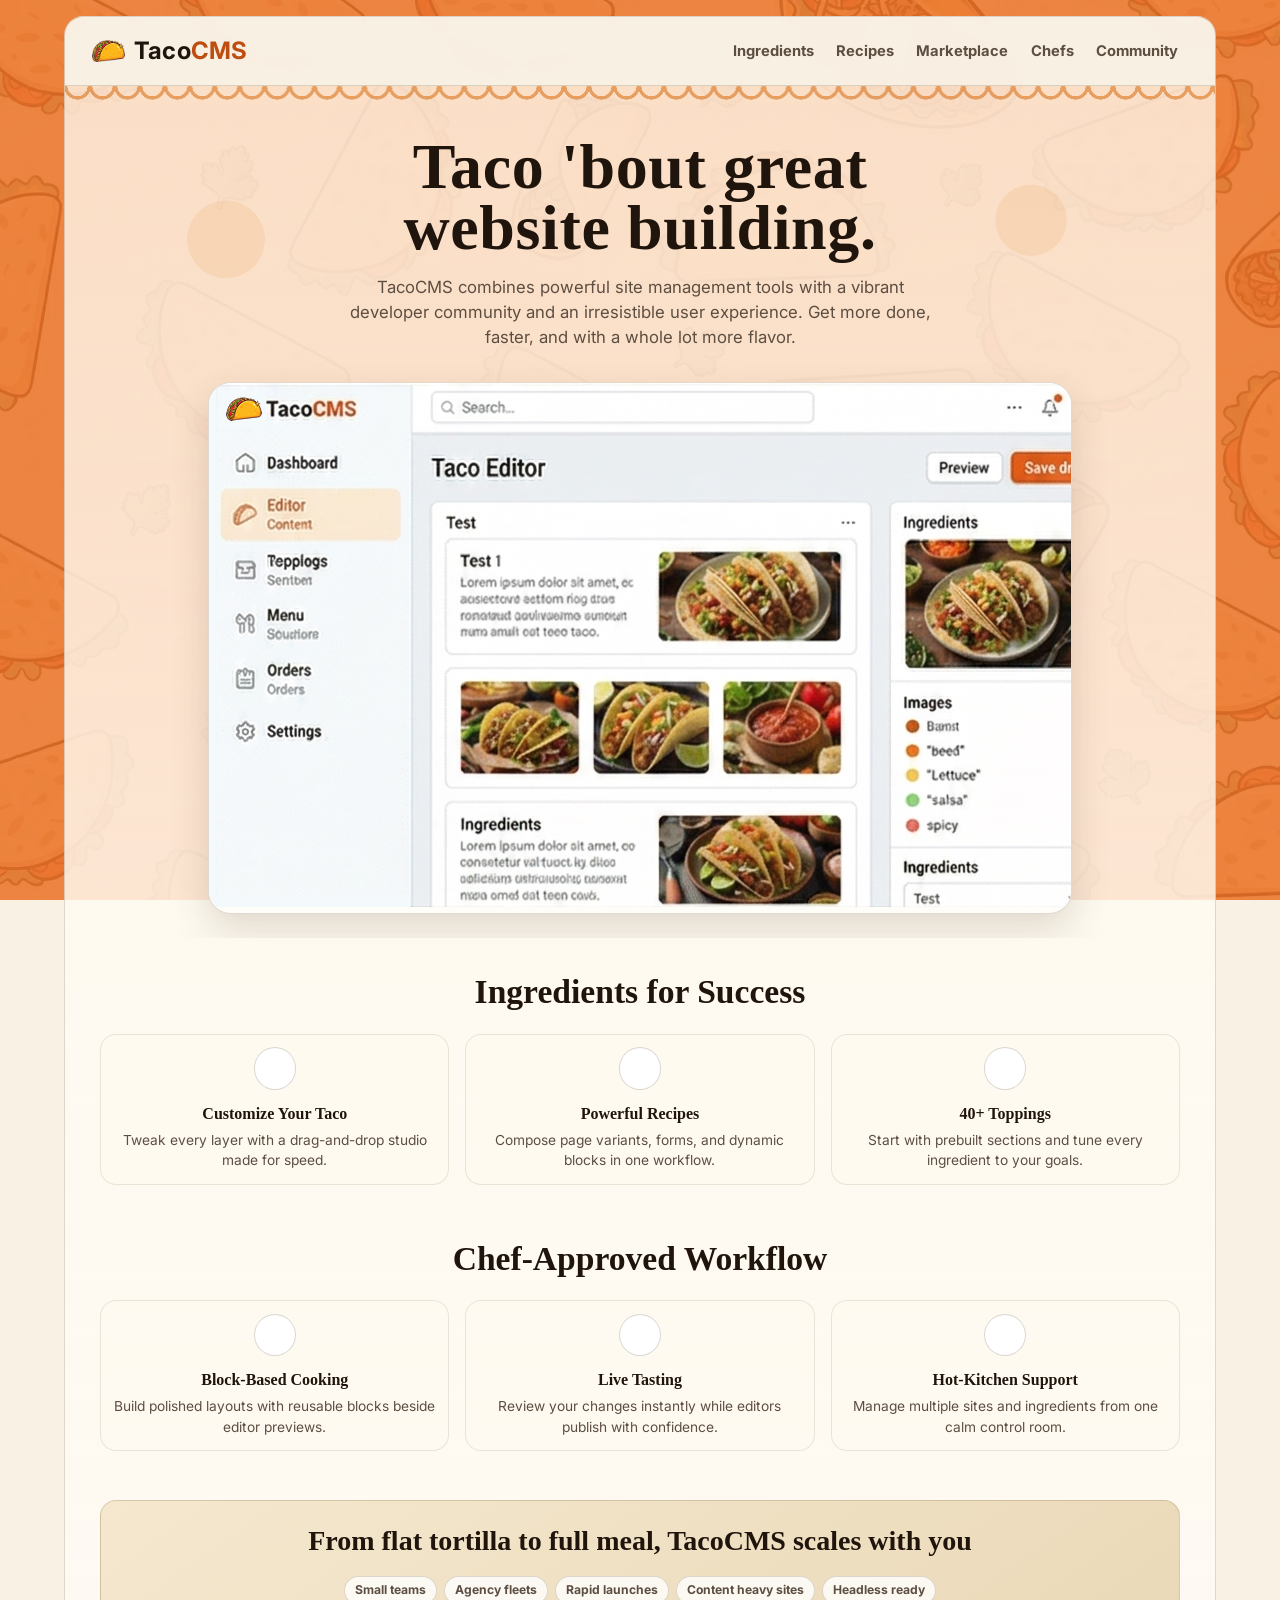
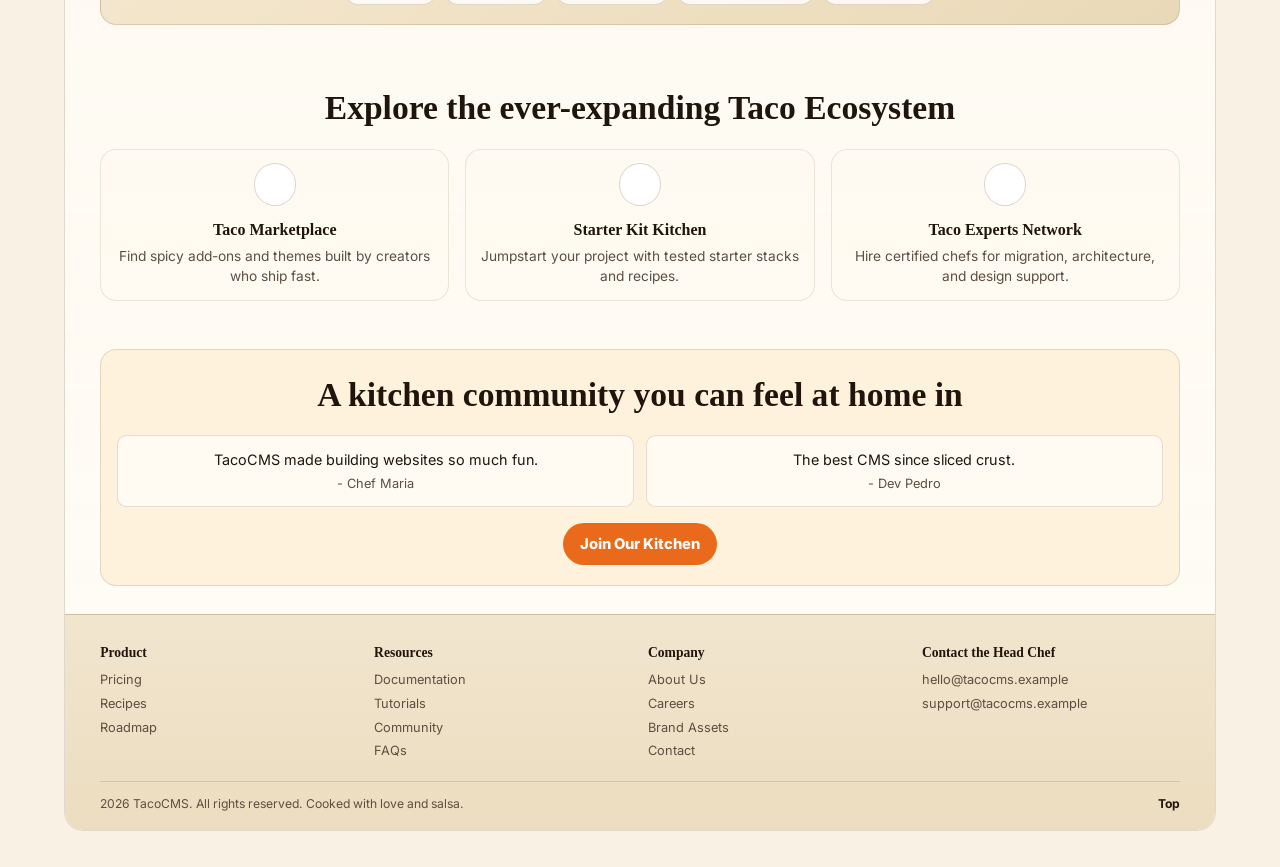
==== index.html @ b7778b15 "Add TacoCMS demo pages, assets, and configs Introduce TacoCMS marketing/demo content and project too" ====
<!doctype html>
<html xmlns="http://www.w3.org/1999/xhtml" lang="en">
	<head>
		<meta charset="utf-8" />
		<meta name="viewport" content="width=device-width, initial-scale=1" />
		<title>TacoCMS</title>
		<link rel="preconnect" href="https://fonts.googleapis.com" />
		<link rel="preconnect" href="https://fonts.gstatic.com" crossorigin />
		<link
			href="https://fonts.googleapis.com/css2?family=Inter:ital,opsz,wght@0,14..32,100..900;1,14..32,100..900&display=swap"
			rel="stylesheet"
		/>
		<link rel="stylesheet" href="style.css" />
		<script defer="defer" src="script.js"></script>
	</head>
	<body>
		<a class="skip-link" href="#main-content">Skip to content</a>
		<div class="page-wrap">
			<header class="site-header" aria-label="Top navigation">
				<div class="brand">
					<img class="brand-logo" src="_images/logoicon.png" alt="TacoCMS logo" />
					<!-- <span class="brand-mark" aria-hidden="true">
						<span class="shell-top"></span>
						<span class="shell-fill"></span>
						<span class="shell-base"></span>
					</span> -->
					<a class="brand-name" href="#main-content">Taco<span>CMS</span></a>
				</div>
				<button
					class="menu-toggle"
					type="button"
					aria-expanded="false"
					aria-controls="primary-nav"
					aria-label="Toggle navigation"
				>
					Menu
				</button>
				<nav id="primary-nav" class="primary-nav" aria-label="Primary navigation">
					<a href="#ingredients">Ingredients</a>
					<a href="#workflow">Recipes</a>
					<a href="#marketplace">Marketplace</a>
					<a href="#community">Chefs</a>
					<a href="#join" class="profile-link" aria-label="Open profile menu">
						Community
						<!-- <span class="profile-dot" aria-hidden="true"></span> -->
					</a>
				</nav>
			</header>

			<main id="main-content">
				<section class="hero reveal">
					<h1>
						Taco 'bout great <br />
						website building.
					</h1>
					<p>
						TacoCMS combines powerful site management tools with a vibrant developer community and an
						irresistible user experience. Get more done, faster, and with a whole lot more flavor.
					</p>
					<!-- <div class="hero-actions">
						<a class="btn btn-primary" href="#join">Get Cookin'</a>
						<button class="btn btn-secondary" type="button" data-scroll-target="#workflow">
							Watch the Demo
						</button>
					</div> -->

					<article class="app-window" aria-label="TacoCMS editor preview">
						<img class="app-screenshot" src="_images/screenshot.png" alt="TacoCMS editor preview" />
						<!-- <header class="window-top">
							<div class="window-dots" aria-hidden="true">
								<span></span>
								<span></span>
								<span></span>
							</div>
							<p>TacoCMS</p>
						</header>
						<div class="window-body">
							<aside class="window-sidebar" aria-label="Editor navigation">
								<ul>
									<li class="is-active">Manager</li>
									<li>Menu</li>
									<li>Orders</li>
									<li>Settings</li>
								</ul>
							</aside>
							<section class="window-main" aria-label="Taco editor panel">
								<div class="main-heading">
									<h2>Taco Editor</h2>
									<span>Preview</span>
								</div>
								<div class="text-lines" aria-hidden="true">
									<span></span>
									<span></span>
								</div>
								<div class="preview-grid" aria-hidden="true">
									<span class="preview-item one"></span>
									<span class="preview-item two"></span>
									<span class="preview-item three"></span>
									<span class="preview-item four"></span>
								</div>
								<div class="text-lines text-lines-short" aria-hidden="true">
									<span></span>
									<span></span>
								</div>
							</section>
							<aside class="window-panel" aria-label="Fields panel">
								<h3>Fields</h3>
								<dl>
									<dt>Name</dt>
									<dd>Taco</dd>
									<dt>Type</dt>
									<dd>Stack</dd>
									<dt>Ingredients</dt>
									<dd>5</dd>
								</dl>
							</aside>
						</div> -->
					</article>
				</section>

				<section id="ingredients" class="info-section reveal" aria-labelledby="ingredients-title">
					<h2 id="ingredients-title">Ingredients for Success</h2>
					<div class="feature-grid">
						<article class="feature-card">
							<span class="feature-icon icon-plate" aria-hidden="true"></span>
							<h3>Customize Your Taco</h3>
							<p>Tweak every layer with a drag-and-drop studio made for speed.</p>
						</article>
						<article class="feature-card">
							<span class="feature-icon icon-recipes" aria-hidden="true"></span>
							<h3>Powerful Recipes</h3>
							<p>Compose page variants, forms, and dynamic blocks in one workflow.</p>
						</article>
						<article class="feature-card">
							<span class="feature-icon icon-toppings" aria-hidden="true"></span>
							<h3>40+ Toppings</h3>
							<p>Start with prebuilt sections and tune every ingredient to your goals.</p>
						</article>
					</div>
				</section>

				<section id="workflow" class="info-section reveal" aria-labelledby="workflow-title">
					<h2 id="workflow-title">Chef-Approved Workflow</h2>
					<div class="feature-grid">
						<article class="feature-card">
							<span class="feature-icon icon-cook" aria-hidden="true"></span>
							<h3>Block-Based Cooking</h3>
							<p>Build polished layouts with reusable blocks beside editor previews.</p>
						</article>
						<article class="feature-card">
							<span class="feature-icon icon-tags" aria-hidden="true"></span>
							<h3>Live Tasting</h3>
							<p>Review your changes instantly while editors publish with confidence.</p>
						</article>
						<article class="feature-card">
							<span class="feature-icon icon-support" aria-hidden="true"></span>
							<h3>Hot-Kitchen Support</h3>
							<p>Manage multiple sites and ingredients from one calm control room.</p>
						</article>
					</div>
				</section>

				<section class="promo reveal" aria-label="TacoCMS value">
					<h2>From flat tortilla to full meal, TacoCMS scales with you</h2>
					<div class="tag-row" aria-label="Product categories">
						<span>Small teams</span>
						<span>Agency fleets</span>
						<span>Rapid launches</span>
						<span>Content heavy sites</span>
						<span>Headless ready</span>
					</div>
				</section>

				<section id="marketplace" class="info-section reveal" aria-labelledby="marketplace-title">
					<h2 id="marketplace-title">Explore the ever-expanding Taco Ecosystem</h2>
					<div class="feature-grid">
						<article class="feature-card">
							<span class="feature-icon icon-market" aria-hidden="true"></span>
							<h3>Taco Marketplace</h3>
							<p>Find spicy add-ons and themes built by creators who ship fast.</p>
						</article>
						<article class="feature-card">
							<span class="feature-icon icon-starter" aria-hidden="true"></span>
							<h3>Starter Kit Kitchen</h3>
							<p>Jumpstart your project with tested starter stacks and recipes.</p>
						</article>
						<article class="feature-card">
							<span class="feature-icon icon-experts" aria-hidden="true"></span>
							<h3>Taco Experts Network</h3>
							<p>Hire certified chefs for migration, architecture, and design support.</p>
						</article>
					</div>
				</section>

				<section id="community" class="testimonial reveal" aria-labelledby="community-title">
					<h2 id="community-title">A kitchen community you can feel at home in</h2>
					<div class="quote-grid">
						<blockquote>
							<p>TacoCMS made building websites so much fun.</p>
							<cite>- Chef Maria</cite>
						</blockquote>
						<blockquote>
							<p>The best CMS since sliced crust.</p>
							<cite>- Dev Pedro</cite>
						</blockquote>
					</div>
					<a id="join" class="btn btn-primary" href="#main-content">Join Our Kitchen</a>
				</section>
			</main>

			<footer class="site-footer" aria-label="Footer links">
				<div class="footer-columns">
					<section aria-label="Product links">
						<h3>Product</h3>
						<a href="#main-content">Pricing</a>
						<a href="#ingredients">Recipes</a>
						<a href="#workflow">Roadmap</a>
					</section>
					<section aria-label="Resource links">
						<h3>Resources</h3>
						<a href="#main-content">Documentation</a>
						<a href="#community">Tutorials</a>
						<a href="#community">Community</a>
						<a href="#main-content">FAQs</a>
					</section>
					<section aria-label="Company links">
						<h3>Company</h3>
						<a href="#main-content">About Us</a>
						<a href="#main-content">Careers</a>
						<a href="#main-content">Brand Assets</a>
						<a href="#main-content">Contact</a>
					</section>
					<section aria-label="Contact links">
						<h3>Contact the Head Chef</h3>
						<a href="#main-content">hello@tacocms.example</a>
						<a href="#main-content">support@tacocms.example</a>
					</section>
				</div>
				<div class="footer-bottom">
					<p>
						<span data-year="year">2026</span> TacoCMS. All rights reserved. Cooked with love and
						salsa.
					</p>
					<a href="#main-content" aria-label="Back to top">Top</a>
				</div>
			</footer>
		</div>
	</body>
</html>
---- style.css ----
:root {
	--paper: #f8f1e4;
	--paper-strong: #efe3cb;
	--paper-soft: rgb(255, 250, 239);
	--ink: #20150d;
	--ink-soft: #5d4e42;
	--line: rgba(99, 73, 44, 0.2);
	--accent: rgb(234, 106, 27);
	--accent-strong: #be4d10;
	--accent-soft: #fff2dc;
	--card: #fffdf8;
	--focus-ring: 0 0 0 0.22rem rgba(234, 106, 27, 0.35);
	--shadow: 0 1rem 2.3rem rgba(74, 52, 30, 0.16);
	--radius-s: 0.6rem;
	--radius-m: 1rem;
	--radius-l: 1.4rem;
	--radius-pill: 999px;
	--space-xs: 0.35rem;
	--space-s: 0.6rem;
	--space-m: 1rem;
	--space-l: 1.25rem;
	--space-xl: 1.8rem;
	--content-max: 72rem;
	--transition-fast: 220ms ease;
	--transition-slow: 580ms cubic-bezier(0.19, 1, 0.22, 1);
}

* {
	box-sizing: border-box;
}

*::before,
*::after {
	box-sizing: border-box;
}

html {
	scroll-behavior: smooth;
}

body {
	margin: 0;
	min-height: 100vh;
	color: var(--ink);
	font-family: "Inter", sans-serif;
	line-height: 1.5;
	background-attachment: fixed;
	background-color: var(--paper);
	background-image: url(_images/bg2.webp);
	background-repeat: no-repeat;
	background-position: center;
	background-size: cover;
}
body::before {
	content: "";
	position: fixed;
	inset: 0;
	background: rgba(234, 106, 27, 0.8);
	pointer-events: none;
	width: 100%;
	height: 100%;
	/* mix-blend-mode: hue; */
}

a {
	color: inherit;
	text-decoration: none;
}

.skip-link {
	position: absolute;
	left: 0.75rem;
	top: -3rem;
	z-index: 100;
	padding: 0.6rem 0.9rem;
	border-radius: var(--radius-s);
	background: var(--accent);
	color: #fff;
	font-weight: 700;
}

.skip-link:focus-visible {
	top: 0.75rem;
	box-shadow: var(--focus-ring);
}

.page-wrap {
	max-width: var(--content-max);
	margin: 0 auto;
	background: linear-gradient(180deg, rgba(255, 250, 239, 0.76), rgba(255, 252, 247, 0.92));
	position: relative;
}

.site-header {
	position: sticky;
	top: 0;
	z-index: 40;
	display: flex;
	align-items: center;
	justify-content: space-between;
	gap: var(--space-m);
	padding: 0.95rem var(--space-l);
	border-bottom: 1px solid var(--line);
	background: rgba(248, 241, 228, 0.95);
	backdrop-filter: blur(0.5rem);
}

.brand {
	display: flex;
	align-items: center;
	gap: 0.55rem;
}
.brand-logo {
	height: 22px;
}

.brand-name {
	font-weight: bold;
	letter-spacing: 0.01em;
	font-size: 1.5rem;
}
.brand-name span {
	color: var(--accent-strong);
}

.brand-mark {
	position: relative;
	width: 1.8rem;
	height: 1.4rem;
	display: inline-block;
}

.shell-top,
.shell-fill,
.shell-base {
	position: absolute;
	display: block;
}

.shell-top {
	left: 0.15rem;
	top: 0;
	width: 1.45rem;
	height: 0.72rem;
	border: 0.11rem solid var(--ink);
	border-bottom: 0;
	border-radius: 1rem 1rem 0 0;
	background: #f3c162;
	transform: rotate(-12deg);
}

.shell-fill {
	left: 0.2rem;
	top: 0.45rem;
	width: 1.35rem;
	height: 0.5rem;
	border-radius: 0.5rem;
	background: linear-gradient(90deg, #e5541f, #f58f3d);
	transform: rotate(-12deg);
}

.shell-base {
	left: 0.05rem;
	top: 0.68rem;
	width: 1.6rem;
	height: 0.2rem;
	border-radius: var(--radius-pill);
	background: var(--ink);
	transform: rotate(-12deg);
}

.menu-toggle {
	border: 1px solid var(--line);
	border-radius: var(--radius-pill);
	background: var(--card);
	color: var(--ink);
	padding: 0.5rem 0.9rem;
	font-weight: 700;
	cursor: pointer;
	transition:
		transform var(--transition-fast),
		background-color var(--transition-fast);
}

.menu-toggle:hover {
	background: var(--paper-soft);
	transform: translateY(-1px);
}

.menu-toggle:focus-visible {
	outline: none;
	box-shadow: var(--focus-ring);
}

.primary-nav {
	display: none;
	position: absolute;
	top: calc(100% + 0.45rem);
	left: var(--space-m);
	right: var(--space-m);
	flex-direction: column;
	gap: 0.25rem;
	padding: 0.75rem;
	border: 1px solid var(--line);
	border-radius: var(--radius-m);
	background: var(--card);
	box-shadow: var(--shadow);
}

.primary-nav.is-open {
	display: flex;
}

.primary-nav a {
	border-radius: 0.45rem;
	padding: 0.45rem 0.6rem;
	font-size: 0.92rem;
	font-weight: 700;
	color: var(--ink-soft);
	transition:
		color var(--transition-fast),
		background-color var(--transition-fast);
}

.primary-nav a:hover {
	color: var(--ink);
	background: var(--paper-soft);
}

.primary-nav a:focus-visible {
	outline: none;
	box-shadow: var(--focus-ring);
}

.profile-link {
	display: inline-flex;
	align-items: center;
	gap: 0.35rem;
}

.profile-dot {
	width: 0.6rem;
	height: 0.6rem;
	border-radius: 50%;
	border: 1px solid var(--ink);
	background: linear-gradient(180deg, #f5d088, #ef8d2e);
}

.hero {
	position: relative;
	overflow: hidden;
	text-align: center;
	padding: 2.3rem var(--space-l) 1.2rem;
}

.hero::before {
	content: "";
	position: absolute;
	top: 0;
	left: 0;
	right: 0;
	height: 1.1rem;
	opacity: 0.65;
	background: radial-gradient(
			circle at 0.78rem 0,
			transparent 0.62rem,
			#dc7b2b 0.64rem,
			#dc7b2b 0.82rem,
			transparent 0.84rem
		)
		0 0 / 1.56rem 1.1rem repeat-x;
}

.hero::after {
	content: "";
	position: absolute;
	top: 4.2rem;
	left: 0;
	right: 0;
	height: 12rem;
	pointer-events: none;
	background:
		radial-gradient(circle at 14% 45%, rgba(232, 176, 117, 0.23) 0 2.4rem, transparent 2.45rem),
		radial-gradient(circle at 84% 35%, rgba(232, 176, 117, 0.23) 0 2.2rem, transparent 2.25rem);
}

.hero > * {
	position: relative;
	z-index: 1;
}

.hero h1 {
	margin: 0;
	font-size: clamp(2rem, 9vw, 4rem);
	line-height: 0.95;
	letter-spacing: 0.01em;
	font-family: "Rockwell", "Arial Black", "Copperplate", serif;
}

.hero p {
	max-width: 38rem;
	margin: 1rem auto 0;
	color: var(--ink-soft);
	font-size: 1rem;
}

.hero-actions {
	margin-top: 1.1rem;
	display: flex;
	flex-wrap: wrap;
	justify-content: center;
	gap: 0.65rem;
}

.btn {
	display: inline-flex;
	align-items: center;
	justify-content: center;
	gap: 0.4rem;
	border-radius: var(--radius-pill);
	border: 1px solid transparent;
	padding: 0.55rem 1rem;
	font-size: 0.92rem;
	font-weight: 800;
	cursor: pointer;
	transition:
		transform var(--transition-fast),
		background-color var(--transition-fast),
		color var(--transition-fast),
		border-color var(--transition-fast);
}

.btn:hover {
	transform: translateY(-1px);
}

.btn:focus-visible {
	outline: none;
	box-shadow: var(--focus-ring);
}

.btn-primary {
	background: var(--accent);
	color: #fff;
}

.btn-primary:hover {
	background: var(--accent-strong);
}

.btn-secondary {
	border-color: var(--line);
	color: var(--ink);
	background: var(--paper-soft);
}

.btn-secondary:hover {
	background: #fff;
}

.app-window {
	margin: var(--space-xl) auto 0;
	max-width: 54rem;
	border-radius: var(--radius-l);
	border: 1px solid var(--line);
	background: var(--card);
	box-shadow: var(--shadow);
	overflow: hidden;
	text-align: left;
	animation: liftIn 860ms cubic-bezier(0.2, 0.9, 0.26, 1) both;
}

.window-top {
	display: flex;
	align-items: center;
	gap: 0.7rem;
	padding: 0.55rem 0.9rem;
	border-bottom: 1px solid var(--line);
	background: #f2e8d7;
}

.window-top p {
	margin: 0;
	font-size: 0.8rem;
	font-weight: 800;
	color: var(--ink-soft);
}

.window-dots {
	display: flex;
	gap: 0.35rem;
}

.window-dots span {
	width: 0.52rem;
	height: 0.52rem;
	border-radius: 50%;
	border: 1px solid rgba(72, 53, 35, 0.2);
	background: #d8ab73;
}

.window-body {
	display: grid;
	grid-template-columns: 1fr;
}

.window-sidebar {
	padding: 0.9rem;
	border-bottom: 1px solid var(--line);
	background: #faf4e7;
}

.window-sidebar ul {
	list-style: none;
	margin: 0;
	padding: 0;
	display: grid;
	gap: 0.42rem;
}

.window-sidebar li {
	color: var(--ink-soft);
	font-size: 0.82rem;
	font-weight: 700;
}

.window-sidebar .is-active {
	color: var(--ink);
}

.window-main {
	padding: var(--space-m);
}

.main-heading {
	display: flex;
	justify-content: space-between;
	align-items: center;
	gap: var(--space-s);
}

.main-heading h2 {
	margin: 0;
	font-size: 1rem;
	font-family: "Rockwell", "Arial Black", "Copperplate", serif;
}

.main-heading span {
	color: var(--ink-soft);
	font-size: 0.74rem;
	font-weight: 700;
}

.text-lines {
	display: grid;
	gap: 0.45rem;
	margin-top: 0.7rem;
}

.text-lines span {
	display: block;
	height: 0.45rem;
	border-radius: var(--radius-pill);
	background: #f0dfc7;
}

.text-lines span:last-child {
	width: 74%;
}

.text-lines-short span {
	height: 0.36rem;
}

.preview-grid {
	margin-top: 0.85rem;
	display: grid;
	grid-template-columns: repeat(2, minmax(0, 1fr));
	gap: 0.55rem;
}

.preview-item {
	display: block;
	position: relative;
	overflow: hidden;
	border-radius: 0.55rem;
	aspect-ratio: 4 / 3;
	background: linear-gradient(135deg, #e89d50, #ba4a0f);
}

.preview-item::before {
	content: "";
	position: absolute;
	top: 24%;
	left: 18%;
	width: 64%;
	height: 52%;
	border-radius: 50%;
	background: rgba(255, 230, 178, 0.7);
}

.preview-item.two {
	background: linear-gradient(140deg, #f0b467, #d15f20);
}

.preview-item.three {
	background: linear-gradient(145deg, #e89642, #aa390f);
}

.preview-item.four {
	background: linear-gradient(145deg, #f6bf75, #c2511a);
}

.window-panel {
	padding: var(--space-m);
	border-top: 1px solid var(--line);
	background: #fff8ec;
}

.window-panel h3 {
	margin: 0 0 0.52rem;
	font-size: 0.84rem;
	font-family: "Rockwell", "Arial Black", "Copperplate", serif;
}

.window-panel dl {
	margin: 0;
	display: grid;
	gap: 0.28rem;
}

.window-panel dt {
	font-size: 0.68rem;
	text-transform: uppercase;
	letter-spacing: 0.06em;
	color: var(--ink-soft);
	font-weight: 700;
}

.window-panel dd {
	margin: 0 0 0.46rem;
	font-size: 0.82rem;
	font-weight: 700;
}

.info-section {
	padding: 1.4rem var(--space-l) 1.1rem;
}

.info-section h2,
.promo h2,
.testimonial h2 {
	margin: 0;
	text-align: center;
	font-family: "Rockwell", "Arial Black", "Copperplate", serif;
	font-size: clamp(1.45rem, 4.8vw, 2.1rem);
}

.feature-grid {
	margin-top: 1rem;
	display: grid;
	gap: 0.95rem;
}

.feature-card {
	text-align: center;
	border-radius: var(--radius-m);
	padding: 0.8rem 0.7rem;
	background: rgba(255, 250, 240, 0.6);
	border: 1px solid rgba(113, 84, 53, 0.14);
}

.feature-card h3 {
	margin: 0.38rem 0 0.25rem;
	font-size: 1rem;
	font-family: "Rockwell", "Arial Black", "Copperplate", serif;
}

.feature-card p {
	margin: 0;
	font-size: 0.86rem;
	color: var(--ink-soft);
}

.feature-icon {
	position: relative;
	display: inline-block;
	width: 2.65rem;
	height: 2.65rem;
	border: 1px solid rgba(73, 51, 30, 0.2);
	border-radius: 50%;
	background: white;
}

/* .feature-icon::before,
.feature-icon::after {
	content: "";
	position: absolute;
	border-radius: 999px;
	background: #e5601b;
}

.icon-plate::before {
	left: 0.52rem;
	top: 1.02rem;
	width: 1.58rem;
	height: 0.28rem;
}

.icon-plate::after {
	left: 0.85rem;
	top: 0.62rem;
	width: 0.94rem;
	height: 0.34rem;
}

.icon-recipes::before {
	left: 0.6rem;
	top: 0.66rem;
	width: 1.4rem;
	height: 0.3rem;
	transform: rotate(-18deg);
}

.icon-recipes::after {
	left: 0.66rem;
	top: 1.2rem;
	width: 1.25rem;
	height: 0.3rem;
	transform: rotate(12deg);
}

.icon-toppings::before {
	left: 0.56rem;
	top: 0.65rem;
	width: 1.52rem;
	height: 0.42rem;
}

.icon-toppings::after {
	left: 0.95rem;
	top: 1.2rem;
	width: 0.76rem;
	height: 0.76rem;
	border-radius: 50%;
}

.icon-cook::before {
	left: 0.58rem;
	top: 0.82rem;
	width: 1.45rem;
	height: 0.36rem;
}

.icon-cook::after {
	left: 1.02rem;
	top: 0.55rem;
	width: 0.64rem;
	height: 1.18rem;
}

.icon-tags::before {
	left: 0.62rem;
	top: 0.82rem;
	width: 1.38rem;
	height: 0.34rem;
	transform: rotate(-14deg);
}

.icon-tags::after {
	left: 0.62rem;
	top: 1.26rem;
	width: 1.38rem;
	height: 0.34rem;
	transform: rotate(14deg);
}

.icon-support::before {
	left: 0.52rem;
	top: 0.7rem;
	width: 1.58rem;
	height: 0.42rem;
}

.icon-support::after {
	left: 1.07rem;
	top: 1.13rem;
	width: 0.52rem;
	height: 0.92rem;
}

.icon-market::before {
	left: 0.62rem;
	top: 0.74rem;
	width: 1.38rem;
	height: 0.32rem;
}

.icon-market::after {
	left: 0.76rem;
	top: 1.15rem;
	width: 1.1rem;
	height: 0.46rem;
}

.icon-starter::before {
	left: 0.72rem;
	top: 0.66rem;
	width: 1.2rem;
	height: 0.34rem;
}

.icon-starter::after {
	left: 0.55rem;
	top: 1.14rem;
	width: 1.55rem;
	height: 0.32rem;
}

.icon-experts::before {
	left: 0.86rem;
	top: 0.56rem;
	width: 0.94rem;
	height: 0.94rem;
	border-radius: 50%;
}

.icon-experts::after {
	left: 0.62rem;
	top: 1.56rem;
	width: 1.42rem;
	height: 0.38rem;
} */

.promo {
	margin: var(--space-xl) var(--space-l);
	padding: 1.2rem 1rem;
	border-radius: var(--radius-m);
	border: 1px solid rgba(110, 82, 53, 0.2);
	background: linear-gradient(145deg, #f5e8cf, #ead9b8);
	text-align: center;
}

.promo h2 {
	font-size: clamp(1.25rem, 4.4vw, 1.75rem);
}

.tag-row {
	margin-top: 0.85rem;
	display: flex;
	justify-content: center;
	flex-wrap: wrap;
	gap: 0.45rem;
}

.tag-row span {
	padding: 0.28rem 0.62rem;
	border-radius: var(--radius-pill);
	border: 1px solid rgba(103, 73, 45, 0.2);
	background: rgba(255, 255, 255, 0.8);
	font-size: 0.76rem;
	font-weight: 700;
	color: var(--ink-soft);
}

.testimonial {
	margin: var(--space-xl) var(--space-l);
	padding: 1.25rem 1rem;
	border-radius: var(--radius-m);
	border: 1px solid rgba(112, 84, 55, 0.18);
	background: var(--accent-soft);
	text-align: center;
}

.quote-grid {
	margin-top: 0.9rem;
	display: grid;
	gap: 0.75rem;
}

blockquote {
	margin: 0;
	border-radius: var(--radius-s);
	padding: 0.78rem;
	border: 1px solid rgba(110, 83, 53, 0.18);
	background: rgba(255, 255, 255, 0.66);
}

blockquote p {
	margin: 0;
	font-size: 0.9rem;
	color: var(--ink);
}

cite {
	margin-top: 0.25rem;
	display: block;
	font-style: normal;
	font-size: 0.8rem;
	color: var(--ink-soft);
}

.testimonial .btn {
	margin-top: 1rem;
}

.site-footer {
	margin-top: var(--space-xl);
	border-top: 1px solid var(--line);
	background: linear-gradient(180deg, #f1e5ce, #ecddc0);
	padding: 1.4rem var(--space-l) 1rem;
}

.footer-columns {
	display: grid;
	gap: 1rem;
}

.footer-columns h3 {
	margin: 0 0 0.45rem;
	font-size: 0.85rem;
	font-family: "Rockwell", "Arial Black", "Copperplate", serif;
}

.footer-columns a {
	display: block;
	width: fit-content;
	font-size: 0.8rem;
	color: var(--ink-soft);
	margin-bottom: 0.28rem;
	border-radius: 0.3rem;
}

.footer-columns a:hover {
	color: var(--ink);
}

.footer-columns a:focus-visible {
	outline: none;
	box-shadow: var(--focus-ring);
}

.footer-bottom {
	margin-top: 1rem;
	padding-top: 0.8rem;
	border-top: 1px solid rgba(108, 80, 52, 0.2);
	display: flex;
	flex-direction: column;
	gap: 0.6rem;
	font-size: 0.76rem;
	color: var(--ink-soft);
}

.footer-bottom p {
	margin: 0;
}

.footer-bottom a {
	width: fit-content;
	font-weight: 700;
	color: var(--ink);
}

.footer-bottom a:hover {
	color: var(--accent-strong);
}

.footer-bottom a:focus-visible {
	outline: none;
	box-shadow: var(--focus-ring);
}

.reveal {
	opacity: 0;
	transform: translateY(1.1rem);
	transition:
		opacity var(--transition-slow),
		transform var(--transition-slow);
	transition-delay: calc(var(--reveal-order, 0) * 55ms);
}

.reveal.is-visible {
	opacity: 1;
	transform: translateY(0);
}

@keyframes liftIn {
	from {
		opacity: 0;
		transform: translateY(1.3rem) scale(0.98);
	}

	to {
		opacity: 1;
		transform: translateY(0) scale(1);
	}
}

@media (min-width: 1024px) {
	.page-wrap {
		margin: 1rem auto 2.2rem;
		border: 1px solid rgba(101, 74, 45, 0.2);
		border-radius: 1.2rem;
		overflow: hidden;
	}

	.site-header {
		padding: 1rem 1.7rem;
	}

	.menu-toggle {
		display: none;
	}

	.primary-nav {
		display: flex;
		position: static;
		left: auto;
		right: auto;
		top: auto;
		flex-direction: row;
		align-items: center;
		gap: 0.2rem;
		border: 0;
		padding: 0;
		background: transparent;
		box-shadow: none;
	}

	.primary-nav a {
		padding: 0.35rem 0.6rem;
	}

	.hero {
		padding: 3.2rem 2.2rem 1.5rem;
	}

	.hero p {
		font-size: 1.05rem;
	}

	.app-window {
		margin-top: 2rem;
	}

	.window-body {
		grid-template-columns: 9.25rem 1fr 10.2rem;
	}

	.window-sidebar {
		border-right: 1px solid var(--line);
		border-bottom: 0;
	}

	.window-panel {
		border-top: 0;
		border-left: 1px solid var(--line);
	}

	.info-section {
		padding: 1.8rem 2.2rem 1.25rem;
	}

	.feature-grid {
		grid-template-columns: repeat(3, minmax(0, 1fr));
		gap: 1rem;
	}

	.promo,
	.testimonial {
		margin-left: 2.2rem;
		margin-right: 2.2rem;
	}

	.quote-grid {
		grid-template-columns: repeat(2, minmax(0, 1fr));
	}

	.site-footer {
		padding: 1.7rem 2.2rem 1.1rem;
	}

	.footer-columns {
		grid-template-columns: repeat(4, minmax(0, 1fr));
	}

	.footer-bottom {
		flex-direction: row;
		justify-content: space-between;
		align-items: center;
	}
}

@media (prefers-reduced-motion: reduce) {
	html {
		scroll-behavior: auto;
	}

	.reveal,
	.app-window,
	.btn,
	.menu-toggle {
		animation: none;
		transition: none;
		transform: none;
	}
}
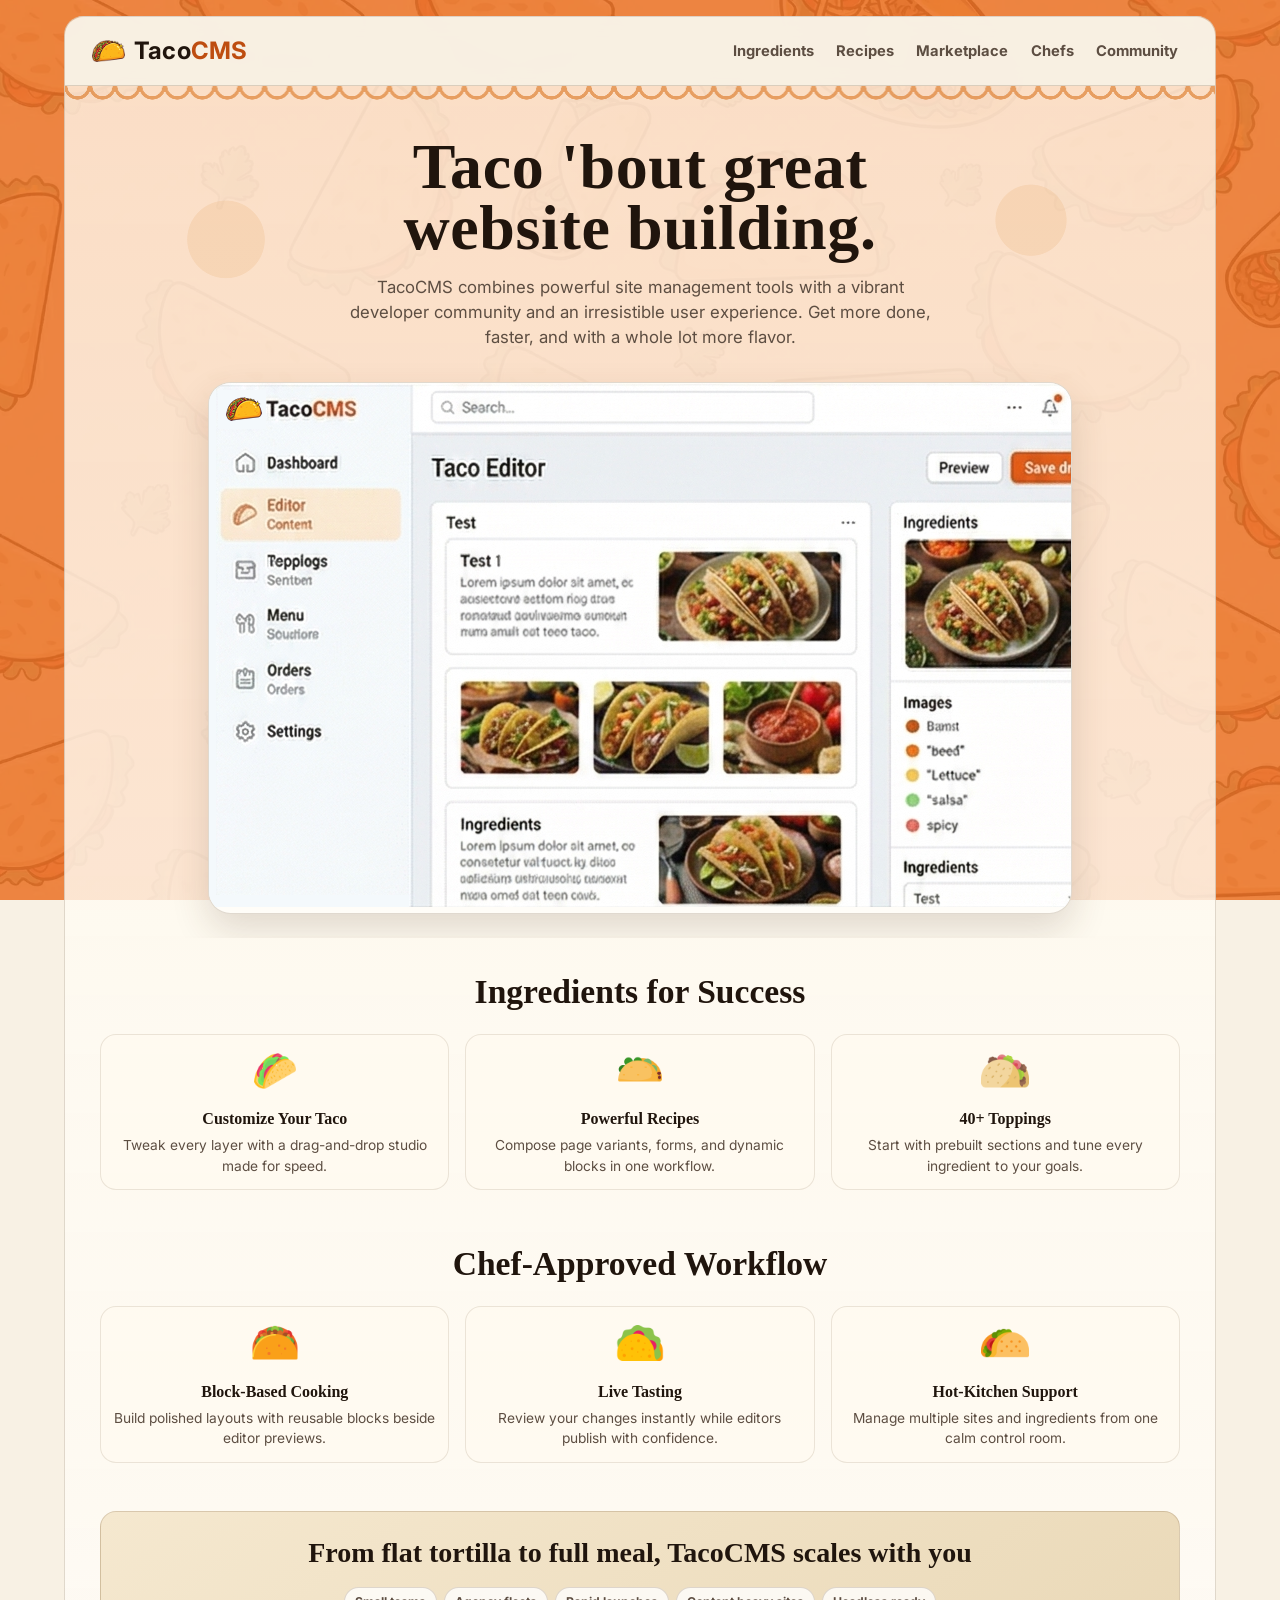
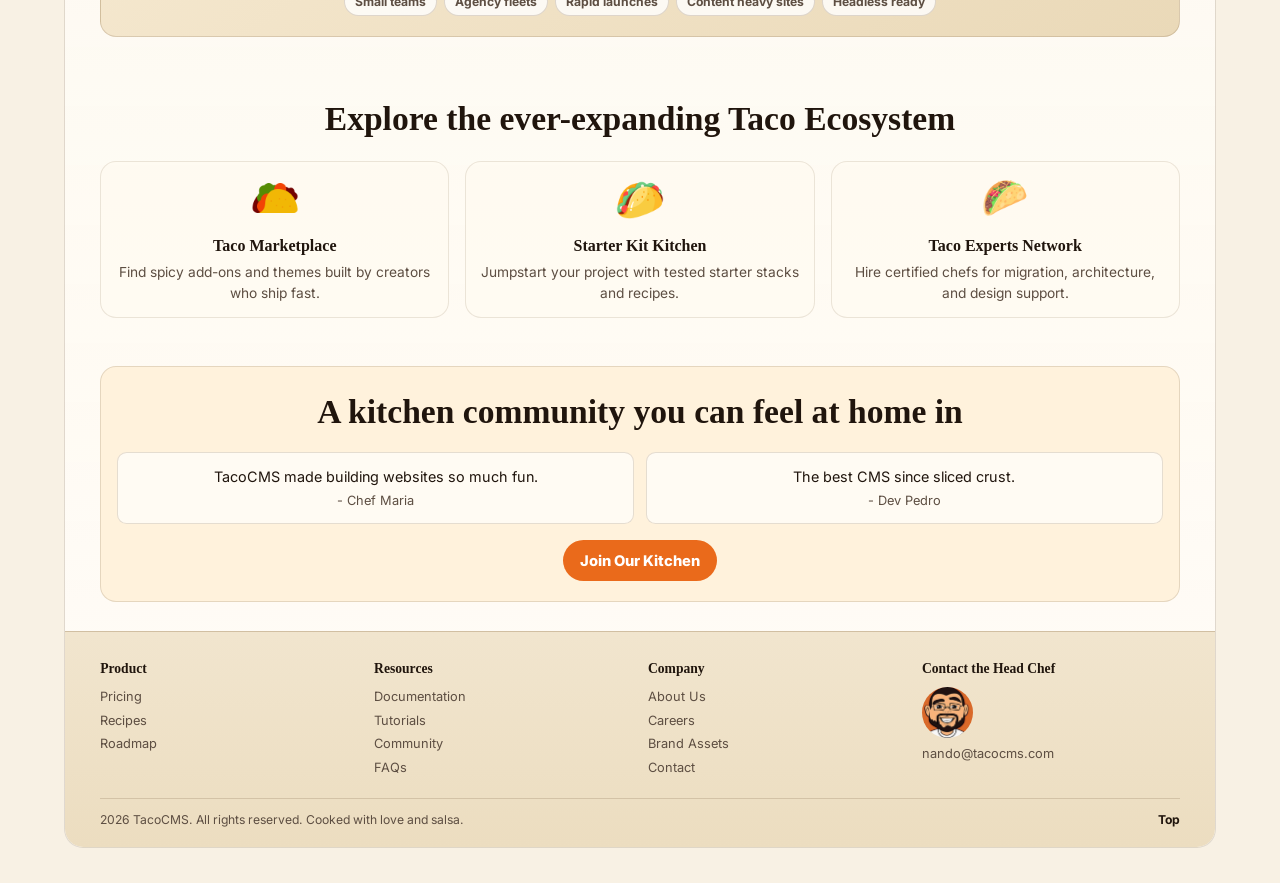
==== commit 562426e1: "Add taco images, contact avatar, and video lightbox Add multiple taco icon images and replace featur" ====
--- a/index.html
+++ b/index.html
@@ -4,6 +4,12 @@
 		<meta charset="utf-8" />
 		<meta name="viewport" content="width=device-width, initial-scale=1" />
 		<title>TacoCMS</title>
+		<link rel="icon" type="image/png" href="_images/icons/favicon-96x96.png" sizes="96x96" />
+		<link rel="icon" type="image/svg+xml" href="_images/icons/favicon.svg" />
+		<link rel="shortcut icon" href="_images/icons/favicon.ico" />
+		<link rel="apple-touch-icon" sizes="180x180" href="_images/icons/apple-touch-icon.png" />
+		<meta name="apple-mobile-web-app-title" content="TacoCMS" />
+		<link rel="manifest" href="_images/icons/site.webmanifest" />
 		<link rel="preconnect" href="https://fonts.googleapis.com" />
 		<link rel="preconnect" href="https://fonts.gstatic.com" crossorigin />
 		<link
@@ -122,17 +128,23 @@
 					<h2 id="ingredients-title">Ingredients for Success</h2>
 					<div class="feature-grid">
 						<article class="feature-card">
-							<span class="feature-icon icon-plate" aria-hidden="true"></span>
+							<span class="feature-icon" aria-hidden="true">
+								<img src="_images/taco1.png" alt="" />
+							</span>
 							<h3>Customize Your Taco</h3>
 							<p>Tweak every layer with a drag-and-drop studio made for speed.</p>
 						</article>
 						<article class="feature-card">
-							<span class="feature-icon icon-recipes" aria-hidden="true"></span>
+							<span class="feature-icon" aria-hidden="true">
+								<img src="_images/taco2.png" alt="" />
+							</span>
 							<h3>Powerful Recipes</h3>
 							<p>Compose page variants, forms, and dynamic blocks in one workflow.</p>
 						</article>
 						<article class="feature-card">
-							<span class="feature-icon icon-toppings" aria-hidden="true"></span>
+							<span class="feature-icon" aria-hidden="true">
+								<img src="_images/taco3.png" alt="" />
+							</span>
 							<h3>40+ Toppings</h3>
 							<p>Start with prebuilt sections and tune every ingredient to your goals.</p>
 						</article>
@@ -143,17 +155,23 @@
 					<h2 id="workflow-title">Chef-Approved Workflow</h2>
 					<div class="feature-grid">
 						<article class="feature-card">
-							<span class="feature-icon icon-cook" aria-hidden="true"></span>
+							<span class="feature-icon" aria-hidden="true">
+								<img src="_images/taco4.png" alt="" />
+							</span>
 							<h3>Block-Based Cooking</h3>
 							<p>Build polished layouts with reusable blocks beside editor previews.</p>
 						</article>
 						<article class="feature-card">
-							<span class="feature-icon icon-tags" aria-hidden="true"></span>
+							<span class="feature-icon" aria-hidden="true">
+								<img src="_images/taco5.png" alt="" />
+							</span>
 							<h3>Live Tasting</h3>
 							<p>Review your changes instantly while editors publish with confidence.</p>
 						</article>
 						<article class="feature-card">
-							<span class="feature-icon icon-support" aria-hidden="true"></span>
+							<span class="feature-icon" aria-hidden="true">
+								<img src="_images/taco6.png" alt="" />
+							</span>
 							<h3>Hot-Kitchen Support</h3>
 							<p>Manage multiple sites and ingredients from one calm control room.</p>
 						</article>
@@ -175,17 +193,23 @@
 					<h2 id="marketplace-title">Explore the ever-expanding Taco Ecosystem</h2>
 					<div class="feature-grid">
 						<article class="feature-card">
-							<span class="feature-icon icon-market" aria-hidden="true"></span>
+							<span class="feature-icon" aria-hidden="true">
+								<img src="_images/taco7.png" alt="" />
+							</span>
 							<h3>Taco Marketplace</h3>
 							<p>Find spicy add-ons and themes built by creators who ship fast.</p>
 						</article>
 						<article class="feature-card">
-							<span class="feature-icon icon-starter" aria-hidden="true"></span>
+							<span class="feature-icon" aria-hidden="true">
+								<img src="_images/taco8.png" alt="" />
+							</span>
 							<h3>Starter Kit Kitchen</h3>
 							<p>Jumpstart your project with tested starter stacks and recipes.</p>
 						</article>
 						<article class="feature-card">
-							<span class="feature-icon icon-experts" aria-hidden="true"></span>
+							<span class="feature-icon" aria-hidden="true">
+								<img src="_images/taco9.png" alt="" />
+							</span>
 							<h3>Taco Experts Network</h3>
 							<p>Hire certified chefs for migration, architecture, and design support.</p>
 						</article>
@@ -204,7 +228,14 @@
 							<cite>- Dev Pedro</cite>
 						</blockquote>
 					</div>
-					<a id="join" class="btn btn-primary" href="#main-content">Join Our Kitchen</a>
+					<a
+						id="join"
+						class="btn btn-primary"
+						href="https://www.youtube.com/watch?v=j5a0jTc9S10"
+						data-lightbox-youtube="https://www.youtube.com/watch?v=j5a0jTc9S10"
+					>
+						Join Our Kitchen
+					</a>
 				</section>
 			</main>
 
@@ -212,28 +243,30 @@
 				<div class="footer-columns">
 					<section aria-label="Product links">
 						<h3>Product</h3>
-						<a href="#main-content">Pricing</a>
+						<a href="#">Pricing</a>
 						<a href="#ingredients">Recipes</a>
 						<a href="#workflow">Roadmap</a>
 					</section>
 					<section aria-label="Resource links">
 						<h3>Resources</h3>
-						<a href="#main-content">Documentation</a>
+						<a href="#"">Documentation</a>
 						<a href="#community">Tutorials</a>
 						<a href="#community">Community</a>
-						<a href="#main-content">FAQs</a>
+						<a href="#">FAQs</a>
 					</section>
 					<section aria-label="Company links">
 						<h3>Company</h3>
-						<a href="#main-content">About Us</a>
-						<a href="#main-content">Careers</a>
-						<a href="#main-content">Brand Assets</a>
-						<a href="#main-content">Contact</a>
+						<a href="#">About Us</a>
+						<a href="#">Careers</a>
+						<a href="#">Brand Assets</a>
+						<a href="#">Contact</a>
 					</section>
 					<section aria-label="Contact links">
 						<h3>Contact the Head Chef</h3>
-						<a href="#main-content">hello@tacocms.example</a>
-						<a href="#main-content">support@tacocms.example</a>
+						<div class="contact">
+							<img src="_images/nando.jpg" alt="Nando" />
+							<a href="mailto:nando@tacocms.com">nando@tacocms.com</a>
+						</div>
 					</section>
 				</div>
 				<div class="footer-bottom">
@@ -244,6 +277,33 @@
 					<a href="#main-content" aria-label="Back to top">Top</a>
 				</div>
 			</footer>
+
+			<div class="video-lightbox" data-video-lightbox="container" hidden="hidden" aria-hidden="true">
+				<div class="video-lightbox-backdrop" data-video-lightbox="backdrop"></div>
+				<div class="video-lightbox-dialog" role="dialog" aria-modal="true" aria-labelledby="video-title">
+					<div class="video-lightbox-title-row">
+						<h2 id="video-title">Thanks for joining!</h2>
+						<button
+							type="button"
+							class="video-lightbox-close"
+							data-video-lightbox="close"
+							aria-label="Close video"
+						>
+							Close
+						</button>
+					</div>
+					<div class="video-lightbox-frame-wrap">
+						<iframe
+							data-video-lightbox="frame"
+							title="TacoCMS Demo Video"
+							src=""
+							allow="autoplay; encrypted-media; picture-in-picture; web-share"
+							allowfullscreen="allowfullscreen"
+							referrerpolicy="strict-origin-when-cross-origin"
+						></iframe>
+					</div>
+				</div>
+			</div>
 		</div>
 	</body>
 </html>
--- a/style.css
+++ b/style.css
@@ -584,12 +584,16 @@
 
 .feature-icon {
 	position: relative;
-	display: inline-block;
+	/* display: inline-block;
 	width: 2.65rem;
 	height: 2.65rem;
 	border: 1px solid rgba(73, 51, 30, 0.2);
 	border-radius: 50%;
-	background: white;
+	background: white; */
+}
+
+.feature-icon img {
+	width: 3rem;
 }
 
 /* .feature-icon::before,
@@ -802,6 +806,105 @@
 
 .testimonial .btn {
 	margin-top: 1rem;
+}
+
+body.is-video-lightbox-open {
+	overflow: hidden;
+}
+
+.video-lightbox {
+	position: fixed;
+	inset: 0;
+	z-index: 90;
+	display: flex;
+	align-items: center;
+	justify-content: center;
+	padding: var(--space-l);
+}
+
+.video-lightbox[hidden] {
+	display: none;
+}
+
+.video-lightbox-backdrop {
+	position: absolute;
+	inset: 0;
+	background: rgba(15, 10, 6, 0.78);
+	backdrop-filter: blur(0.12rem);
+}
+
+.video-lightbox-dialog {
+	position: relative;
+	width: min(58rem, 100%);
+	display: grid;
+	gap: 0.6rem;
+	padding: 0.75rem;
+	border-radius: var(--radius-m);
+	border: 1px solid rgba(255, 255, 255, 0.2);
+	background: rgba(18, 12, 7, 0.96);
+	box-shadow: 0 1.2rem 2.4rem rgba(0, 0, 0, 0.4);
+	transform: translateY(0.75rem) scale(0.98);
+	opacity: 0;
+	transition:
+		opacity var(--transition-fast),
+		transform var(--transition-fast);
+}
+
+.video-lightbox.is-open .video-lightbox-dialog {
+	opacity: 1;
+	transform: translateY(0) scale(1);
+}
+
+.video-lightbox-title-row {
+	display: flex;
+	align-items: center;
+	justify-content: space-between;
+	gap: var(--space-s);
+}
+
+.video-lightbox-title-row h2 {
+	margin: 0;
+	font-size: 0.95rem;
+	color: #f5e9d5;
+	font-family: "Rockwell", "Arial Black", "Copperplate", serif;
+}
+
+.video-lightbox-close {
+	border: 1px solid rgba(255, 255, 255, 0.26);
+	border-radius: var(--radius-pill);
+	padding: 0.34rem 0.68rem;
+	background: rgba(255, 255, 255, 0.08);
+	color: #fff8ec;
+	font-size: 0.78rem;
+	font-weight: 700;
+	cursor: pointer;
+	transition:
+		background-color var(--transition-fast),
+		color var(--transition-fast);
+}
+
+.video-lightbox-close:hover {
+	background: rgba(255, 255, 255, 0.17);
+}
+
+.video-lightbox-close:focus-visible {
+	outline: none;
+	box-shadow: var(--focus-ring);
+}
+
+.video-lightbox-frame-wrap {
+	position: relative;
+	overflow: hidden;
+	aspect-ratio: 16 / 9;
+	border-radius: calc(var(--radius-m) - 0.2rem);
+	background: #000;
+}
+
+.video-lightbox-frame-wrap iframe {
+	display: block;
+	width: 100%;
+	height: 100%;
+	border: 0;
 }
 
 .site-footer {
@@ -1005,3 +1108,13 @@
 		transform: none;
 	}
 }
+
+.contact {
+	/* text-align: center; */
+}
+.contact img {
+	width: 3.2rem;
+	height: 3.2rem;
+	/* border: 1px solid rgba(73, 51, 30, 0.2); */
+	border-radius: 50%;
+}
